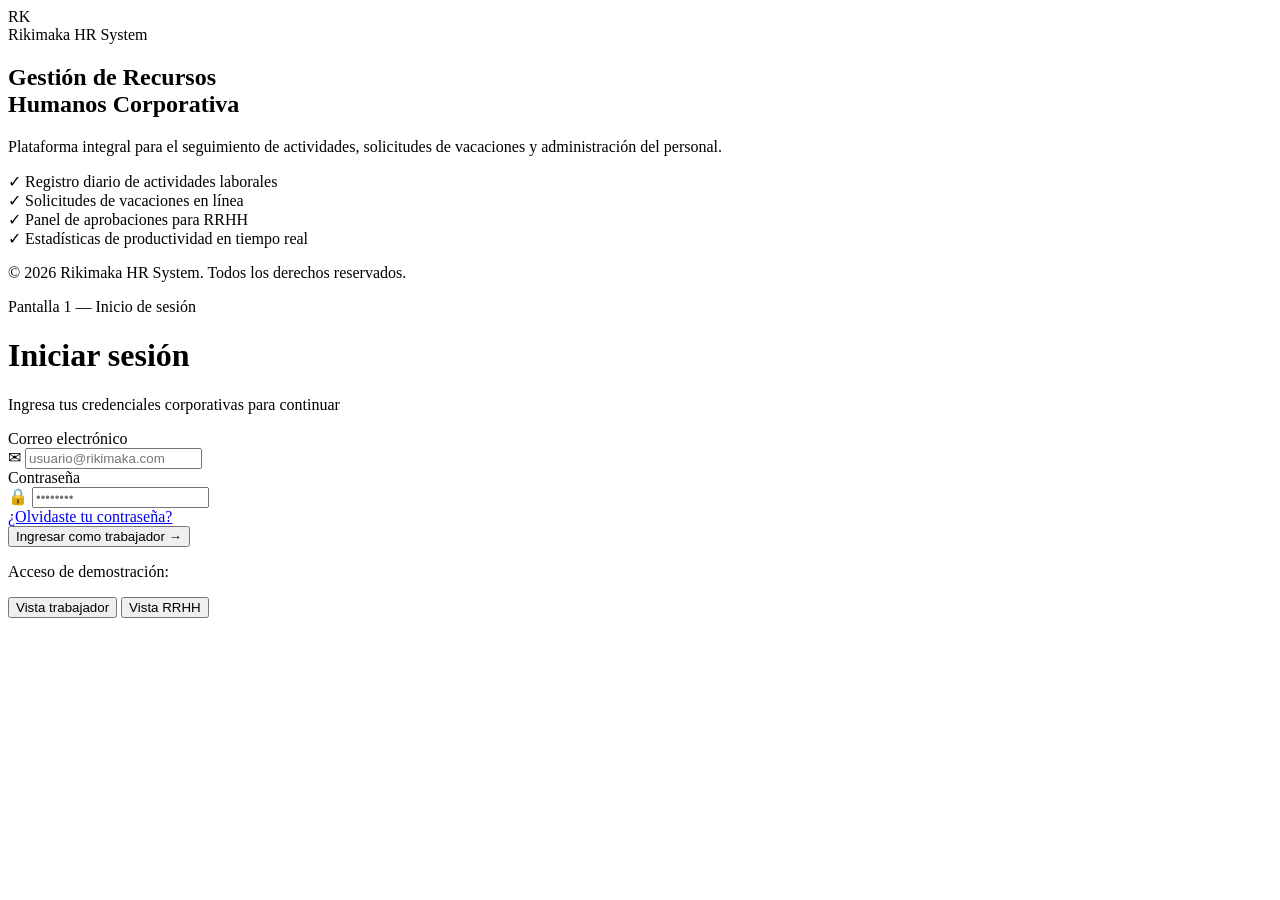
==== docs/proyecto-gestion-humana/src/index.html @ f2155cc7 "Add files via upload" ====
<!DOCTYPE html>
<html lang="es">
<head>
  <meta charset="UTF-8">
  <meta name="viewport" content="width=device-width, initial-scale=1.0">
  <title>Login - Rikimaka HR System</title>
  <link rel="stylesheet" href="./css/styles1.css">
</head>
<body>
  <div class="login-page">
    <div class="login-left">
      <div class="brand-row">
        <div class="brand-logo">RK</div>
        <span class="brand-text">Rikimaka HR System</span>
      </div>

      <div class="login-hero">
        <h2>Gestión de Recursos<br>Humanos Corporativa</h2>
        <p>
          Plataforma integral para el seguimiento de actividades, solicitudes
          de vacaciones y administración del personal.
        </p>

        <div class="feature-list">
          <div class="feature-item"><span class="feature-check">✓</span> Registro diario de actividades laborales</div>
          <div class="feature-item"><span class="feature-check">✓</span> Solicitudes de vacaciones en línea</div>
          <div class="feature-item"><span class="feature-check">✓</span> Panel de aprobaciones para RRHH</div>
          <div class="feature-item"><span class="feature-check">✓</span> Estadísticas de productividad en tiempo real</div>
        </div>
      </div>

      <p class="login-footer">© 2026 Rikimaka HR System. Todos los derechos reservados.</p>
    </div>

    <div class="login-right">
      <div class="login-card-wrap">
        <p class="screen-label">Pantalla 1 — Inicio de sesión</p>

        <div class="card login-card">
          <h1>Iniciar sesión</h1>
          <p class="subtext">Ingresa tus credenciales corporativas para continuar</p>

          <div class="form-grid">
            <div class="field">
              <label>Correo electrónico</label>
              <div class="input-icon">
                <span>✉</span>
                <input type="email" placeholder="usuario@rikimaka.com">
              </div>
            </div>

            <div class="field">
              <label>Contraseña</label>
              <div class="input-icon">
                <span>🔒</span>
                <input type="password" placeholder="••••••••">
              </div>
            </div>

            <div class="forgot">
              <a href="#">¿Olvidaste tu contraseña?</a>
            </div>
          </div>

          <div class="login-actions">
            <a href="dashboard.html">
              <button class="btn btn-primary btn-full">Ingresar como trabajador →</button>
            </a>
          </div>

          <div class="demo-access">
            <p>Acceso de demostración:</p>
            <div class="demo-links">
              <a href="dashboard.html"><button class="btn btn-secondary">Vista trabajador</button></a>
              <a href="rrhh.html"><button class="btn btn-secondary">Vista RRHH</button></a>
            </div>
          </div>
        </div>
      </div>
    </div>
  </div>
</body>
</html>
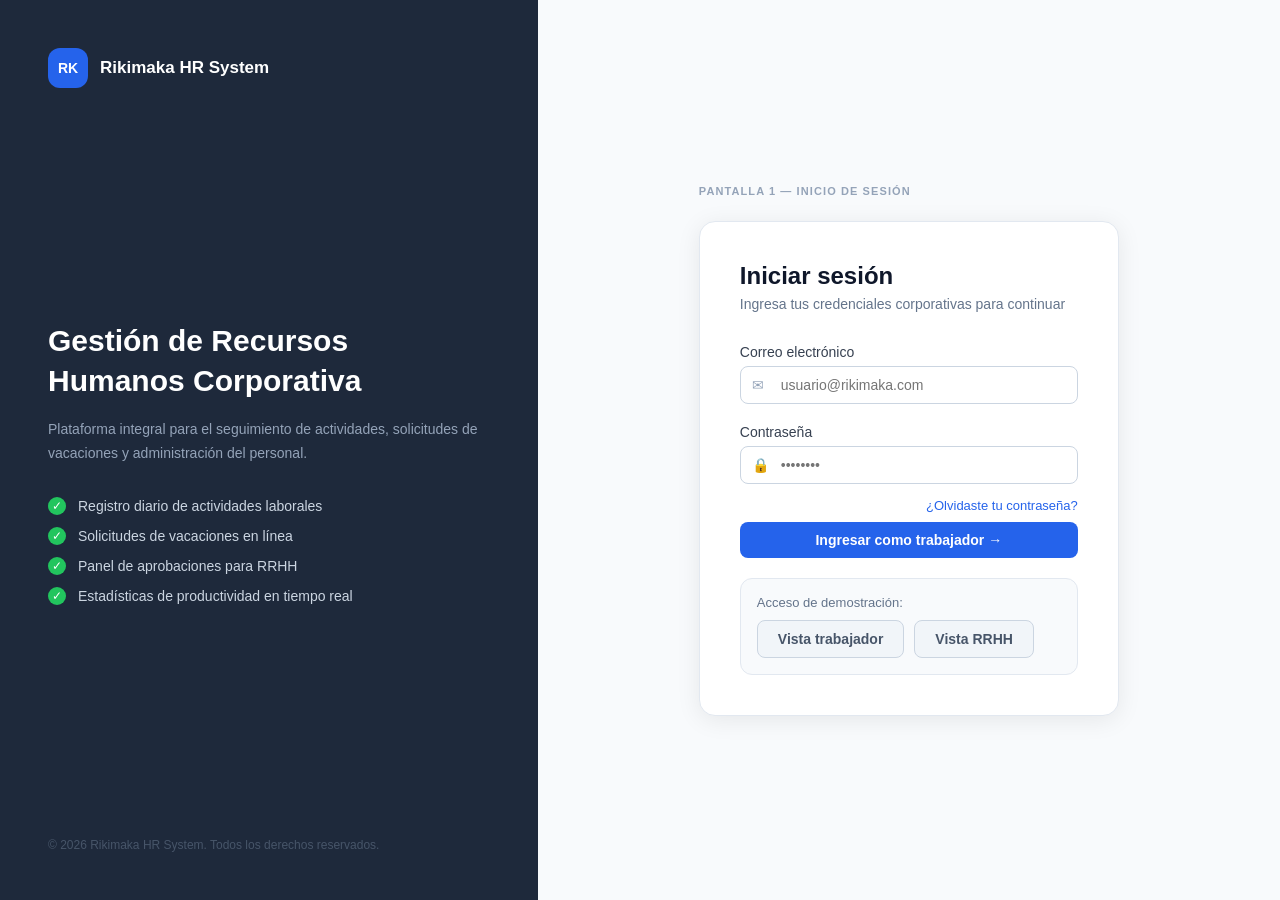
==== commit b758dc97: "Arreglos funcionales" ====
--- a/docs/proyecto-gestion-humana/src/index.html
+++ b/docs/proyecto-gestion-humana/src/index.html
@@ -4,7 +4,7 @@
   <meta charset="UTF-8">
   <meta name="viewport" content="width=device-width, initial-scale=1.0">
   <title>Login - Rikimaka HR System</title>
-  <link rel="stylesheet" href="./css/styles1.css">
+  <link rel="stylesheet" href="../css/css/styles1.css">
 </head>
 <body>
   <div class="login-page">
@@ -34,50 +34,50 @@
 
     <div class="login-right">
       <div class="login-card-wrap">
-        <p class="screen-label">Pantalla 1 — Inicio de sesión</p>
+  <p class="screen-label">Pantalla 1 — Inicio de sesión</p>
+  <div class="card login-card">
+    <h1>Iniciar sesión</h1>
+    <p class="subtext">Ingresa tus credenciales corporativas para continuar</p>
 
-        <div class="card login-card">
-          <h1>Iniciar sesión</h1>
-          <p class="subtext">Ingresa tus credenciales corporativas para continuar</p>
+    <div class="form-grid">
+      <div class="field">
+        <label>Correo electrónico</label>
+        <div class="input-icon">
+          <span>✉</span>
+          <input type="email" id="loginEmail" placeholder="usuario@rikimaka.com">
+        </div>
+      </div>
 
-          <div class="form-grid">
-            <div class="field">
-              <label>Correo electrónico</label>
-              <div class="input-icon">
-                <span>✉</span>
-                <input type="email" placeholder="usuario@rikimaka.com">
-              </div>
-            </div>
+      <div class="field">
+        <label>Contraseña</label>
+        <div class="input-icon">
+          <span>🔒</span>
+          <input type="password" id="loginPassword" placeholder="••••••••">
+        </div>
+      </div>
 
-            <div class="field">
-              <label>Contraseña</label>
-              <div class="input-icon">
-                <span>🔒</span>
-                <input type="password" placeholder="••••••••">
-              </div>
-            </div>
+      <div class="forgot">
+        <a href="#">¿Olvidaste tu contraseña?</a>
+      </div>
+    </div>
 
-            <div class="forgot">
-              <a href="#">¿Olvidaste tu contraseña?</a>
-            </div>
-          </div>
+    <div id="loginMessage" class="info-box" style="display:none; margin-bottom:16px;"></div>
 
-          <div class="login-actions">
-            <a href="dashboard.html">
-              <button class="btn btn-primary btn-full">Ingresar como trabajador →</button>
-            </a>
-          </div>
+    <div class="login-actions">
+      <button id="loginBtn" class="btn btn-primary btn-full">Ingresar como trabajador →</button>
+    </div>
 
-          <div class="demo-access">
-            <p>Acceso de demostración:</p>
-            <div class="demo-links">
-              <a href="dashboard.html"><button class="btn btn-secondary">Vista trabajador</button></a>
-              <a href="rrhh.html"><button class="btn btn-secondary">Vista RRHH</button></a>
-            </div>
-          </div>
-        </div>
+    <div class="demo-access">
+      <p>Acceso de demostración:</p>
+      <div class="demo-links">
+        <a href="dashboard.html"><button class="btn btn-secondary" type="button">Vista trabajador</button></a>
+        <a href="rrhh.html"><button class="btn btn-secondary" type="button">Vista RRHH</button></a>
       </div>
     </div>
   </div>
+</div>
+    </div>
+  </div>
+  <script src="../js/app.js"></script>
 </body>
 </html>
--- a/docs/proyecto-gestion-humana/css/css/styles1.css
+++ b/docs/proyecto-gestion-humana/css/css/styles1.css
@@ -0,0 +1,1061 @@
+:root {
+  --primary: #2563EB;
+  --primary-hover: #1D4ED8;
+  --sidebar: #1E293B;
+  --sidebar-hover: #334155;
+  --background: #F8FAFC;
+  --card: #FFFFFF;
+  --text: #0F172A;
+  --muted: #64748B;
+  --muted-2: #94A3B8;
+  --border: #E2E8F0;
+  --soft-blue: #EFF6FF;
+  --soft-green: #F0FDF4;
+  --soft-yellow: #FFFBEB;
+  --success: #22C55E;
+  --warning: #F59E0B;
+  --danger: #EF4444;
+}
+
+* {
+  margin: 0;
+  padding: 0;
+  box-sizing: border-box;
+  font-family: Inter, Arial, sans-serif;
+}
+
+body {
+  background: var(--background);
+  color: var(--text);
+}
+
+a {
+  text-decoration: none;
+}
+
+button {
+  font-family: inherit;
+}
+
+.page {
+  min-height: 100vh;
+}
+
+/* LOGIN */
+.login-page {
+  min-height: 100vh;
+  display: flex;
+  background: var(--background);
+}
+
+.login-left {
+  width: 42%;
+  background: var(--sidebar);
+  padding: 48px;
+  display: flex;
+  flex-direction: column;
+  justify-content: space-between;
+}
+
+.brand-row {
+  display: flex;
+  align-items: center;
+  gap: 12px;
+}
+
+.brand-logo {
+  width: 40px;
+  height: 40px;
+  border-radius: 12px;
+  background: var(--primary);
+  color: #fff;
+  display: flex;
+  align-items: center;
+  justify-content: center;
+  font-weight: 700;
+  font-size: 14px;
+}
+
+.brand-text {
+  color: #fff;
+  font-weight: 700;
+  font-size: 17px;
+}
+
+.login-hero h2 {
+  color: #fff;
+  font-size: 30px;
+  line-height: 1.35;
+  margin-bottom: 16px;
+}
+
+.login-hero p {
+  color: var(--muted-2);
+  font-size: 14px;
+  line-height: 1.7;
+  margin-bottom: 32px;
+}
+
+.feature-list {
+  display: flex;
+  flex-direction: column;
+  gap: 12px;
+}
+
+.feature-item {
+  display: flex;
+  align-items: center;
+  gap: 12px;
+  color: #CBD5E1;
+  font-size: 14px;
+}
+
+.feature-check {
+  width: 18px;
+  height: 18px;
+  border-radius: 50%;
+  background: var(--success);
+  color: white;
+  font-size: 12px;
+  display: flex;
+  align-items: center;
+  justify-content: center;
+  flex-shrink: 0;
+}
+
+.login-footer {
+  color: #475569;
+  font-size: 12px;
+}
+
+.login-right {
+  flex: 1;
+  display: flex;
+  align-items: center;
+  justify-content: center;
+  padding: 48px;
+}
+
+.login-card-wrap {
+  width: 100%;
+  max-width: 420px;
+}
+
+.screen-label {
+  font-size: 11px;
+  font-weight: 700;
+  letter-spacing: 0.1em;
+  text-transform: uppercase;
+  color: var(--muted-2);
+  margin-bottom: 24px;
+}
+
+.card {
+  background: var(--card);
+  border: 1px solid var(--border);
+  border-radius: 16px;
+  box-shadow: 0 4px 24px rgba(0, 0, 0, 0.08);
+}
+
+.login-card {
+  padding: 40px;
+}
+
+.login-card h1 {
+  font-size: 24px;
+  margin-bottom: 6px;
+}
+
+.login-card .subtext {
+  color: var(--muted);
+  font-size: 14px;
+  margin-bottom: 32px;
+}
+
+.form-grid {
+  display: flex;
+  flex-direction: column;
+  gap: 20px;
+}
+
+.field {
+  display: flex;
+  flex-direction: column;
+  gap: 6px;
+}
+
+.field label {
+  font-size: 14px;
+  font-weight: 500;
+  color: #374151;
+}
+
+.input-icon {
+  position: relative;
+}
+
+.input-icon span {
+  position: absolute;
+  left: 12px;
+  top: 50%;
+  transform: translateY(-50%);
+  color: var(--muted-2);
+  font-size: 14px;
+}
+
+input,
+select,
+textarea {
+  width: 100%;
+  border: 1px solid #CBD5E1;
+  border-radius: 8px;
+  padding: 10px 14px;
+  font-size: 14px;
+  color: var(--text);
+  background: #fff;
+  outline: none;
+}
+
+.input-icon input {
+  padding-left: 40px;
+}
+
+textarea {
+  resize: none;
+}
+
+.forgot {
+  text-align: right;
+  margin-top: -8px;
+}
+
+.forgot a {
+  color: var(--primary);
+  font-size: 13px;
+  font-weight: 500;
+}
+
+.btn {
+  display: inline-flex;
+  align-items: center;
+  justify-content: center;
+  gap: 8px;
+  border: none;
+  border-radius: 8px;
+  padding: 10px 20px;
+  cursor: pointer;
+  font-size: 14px;
+  font-weight: 600;
+  transition: 0.15s ease;
+}
+
+.btn-primary {
+  background: var(--primary);
+  color: white;
+}
+
+.btn-primary:hover {
+  background: var(--primary-hover);
+}
+
+.btn-secondary {
+  background: #F1F5F9;
+  color: #475569;
+  border: 1px solid #CBD5E1;
+}
+
+.btn-success {
+  background: var(--success);
+  color: white;
+}
+
+.btn-danger {
+  background: var(--danger);
+  color: white;
+}
+
+.btn-full {
+  width: 100%;
+}
+
+.login-actions {
+  display: flex;
+  flex-direction: column;
+  gap: 14px;
+  margin-top: 8px;
+}
+
+.demo-access {
+  margin-top: 20px;
+  padding: 16px;
+  background: #F8FAFC;
+  border: 1px solid var(--border);
+  border-radius: 12px;
+}
+
+.demo-access p {
+  font-size: 13px;
+  color: var(--muted);
+  margin-bottom: 10px;
+}
+
+.demo-links {
+  display: flex;
+  gap: 10px;
+  flex-wrap: wrap;
+}
+
+/* APP LAYOUT */
+.app {
+  min-height: 100vh;
+  display: flex;
+  flex-direction: column;
+}
+
+.topbar {
+  height: 64px;
+  background: #FFFFFF;
+  border-bottom: 1px solid var(--border);
+  box-shadow: 0 1px 3px rgba(0,0,0,0.06);
+  display: flex;
+  align-items: center;
+  justify-content: space-between;
+  padding: 0 32px;
+  flex-shrink: 0;
+}
+
+.topbar-left {
+  display: flex;
+  align-items: center;
+  gap: 12px;
+}
+
+.topbar-title {
+  display: flex;
+  align-items: center;
+  gap: 8px;
+}
+
+.topbar-title strong {
+  font-size: 15px;
+}
+
+.role-pill {
+  font-size: 11px;
+  font-weight: 600;
+  padding: 2px 8px;
+  border-radius: 999px;
+  background: var(--soft-blue);
+  color: var(--primary);
+}
+
+.topbar-right {
+  display: flex;
+  align-items: center;
+  gap: 16px;
+}
+
+.user-info {
+  text-align: right;
+}
+
+.user-info p:first-child {
+  font-size: 14px;
+  font-weight: 600;
+}
+
+.user-info p:last-child {
+  font-size: 12px;
+  color: var(--muted);
+}
+
+.avatar {
+  width: 40px;
+  height: 40px;
+  border-radius: 50%;
+  background: var(--primary);
+  color: white;
+  display: flex;
+  align-items: center;
+  justify-content: center;
+  font-weight: 700;
+  font-size: 13px;
+}
+
+.logout-btn {
+  border: 1px solid var(--border);
+  background: transparent;
+  color: var(--muted);
+  padding: 8px 12px;
+  border-radius: 8px;
+}
+
+.main-layout {
+  display: flex;
+  flex: 1;
+}
+
+.sidebar {
+  width: 240px;
+  background: var(--sidebar);
+  min-height: calc(100vh - 64px);
+  display: flex;
+  flex-direction: column;
+}
+
+.sidebar-label {
+  padding: 24px 20px 8px;
+  font-size: 11px;
+  font-weight: 700;
+  letter-spacing: 0.1em;
+  text-transform: uppercase;
+  color: #475569;
+}
+
+.sidebar-nav {
+  display: flex;
+  flex-direction: column;
+  gap: 2px;
+  padding: 8px 12px;
+  flex: 1;
+}
+
+.sidebar-nav a {
+  display: flex;
+  align-items: center;
+  gap: 12px;
+  padding: 10px 12px;
+  border-radius: 8px;
+  color: #94A3B8;
+  font-size: 14px;
+}
+
+.sidebar-nav a:hover {
+  background: var(--sidebar-hover);
+}
+
+.sidebar-nav a.active {
+  background: var(--primary);
+  color: white;
+  font-weight: 600;
+}
+
+.sidebar-footer {
+  padding: 16px;
+  border-top: 1px solid #334155;
+}
+
+.sidebar-footer p {
+  font-size: 11px;
+  color: #475569;
+  margin-bottom: 8px;
+}
+
+.sidebar-footer a {
+  display: block;
+  text-align: center;
+  padding: 8px 12px;
+  border-radius: 8px;
+  font-size: 12px;
+  color: #94A3B8;
+  background: #334155;
+}
+
+.sidebar-footer a:hover {
+  background: #475569;
+}
+
+.content {
+  flex: 1;
+  padding: 32px;
+}
+
+.page-header {
+  margin-bottom: 32px;
+}
+
+.page-header .screen-label {
+  margin-bottom: 8px;
+}
+
+.page-header h1 {
+  font-size: 28px;
+  margin-bottom: 6px;
+}
+
+.page-header p {
+  color: var(--muted);
+  font-size: 14px;
+}
+
+.grid-3,
+.grid-4,
+.grid-2 {
+  display: grid;
+  gap: 24px;
+}
+
+.grid-3 {
+  grid-template-columns: repeat(3, 1fr);
+}
+
+.grid-4 {
+  grid-template-columns: repeat(4, 1fr);
+}
+
+.grid-2 {
+  grid-template-columns: 1fr 1fr;
+}
+
+.grid-main-sidebar {
+  display: grid;
+  grid-template-columns: 1fr 320px;
+  gap: 32px;
+  max-width: 1100px;
+}
+
+.metric-card {
+  padding: 24px;
+}
+
+.metric-head {
+  display: flex;
+  justify-content: space-between;
+  align-items: flex-start;
+  gap: 16px;
+}
+
+.metric-card .label {
+  font-size: 14px;
+  color: var(--muted);
+  margin-bottom: 8px;
+}
+
+.metric-card .value {
+  font-size: 32px;
+  font-weight: 700;
+  margin-bottom: 4px;
+}
+
+.metric-card .sub {
+  font-size: 12px;
+  color: var(--muted-2);
+}
+
+.metric-icon {
+  width: 44px;
+  height: 44px;
+  border-radius: 12px;
+  display: flex;
+  align-items: center;
+  justify-content: center;
+  font-size: 20px;
+  flex-shrink: 0;
+}
+
+.section-title {
+  font-size: 16px;
+  font-weight: 600;
+  margin-bottom: 16px;
+}
+
+.panel {
+  padding: 24px;
+}
+
+.progress-wrap {
+  margin-bottom: 32px;
+}
+
+.progress-top {
+  display: flex;
+  justify-content: space-between;
+  margin-bottom: 12px;
+}
+
+.progress-top p {
+  font-size: 14px;
+}
+
+.progress-top strong {
+  color: var(--primary);
+}
+
+.progress-bar {
+  width: 100%;
+  height: 12px;
+  border-radius: 999px;
+  background: var(--soft-blue);
+  overflow: hidden;
+}
+
+.progress-fill {
+  height: 100%;
+  border-radius: 999px;
+  background: var(--primary);
+}
+
+.progress-dates {
+  display: flex;
+  justify-content: space-between;
+  margin-top: 8px;
+  font-size: 12px;
+  color: var(--muted-2);
+}
+
+.quick-card {
+  border-radius: 12px;
+  padding: 24px;
+  text-align: left;
+  cursor: pointer;
+  background: #FFFFFF;
+  border: 2px solid var(--border);
+  box-shadow: 0 1px 3px rgba(0,0,0,0.06);
+  display: block;
+  color: var(--text);
+}
+
+.quick-card:hover {
+  box-shadow: 0 4px 20px rgba(37,99,235,0.12);
+  border-color: var(--primary);
+}
+
+.quick-icon {
+  width: 48px;
+  height: 48px;
+  border-radius: 12px;
+  display: flex;
+  align-items: center;
+  justify-content: center;
+  margin-bottom: 16px;
+  font-size: 22px;
+}
+
+.quick-card h3 {
+  font-size: 16px;
+  margin-bottom: 6px;
+}
+
+.quick-card p {
+  font-size: 14px;
+  color: var(--muted);
+  line-height: 1.5;
+  margin-bottom: 16px;
+}
+
+.quick-link {
+  font-size: 14px;
+  font-weight: 600;
+}
+
+.table-wrap {
+  border-radius: 10px;
+  overflow: hidden;
+  border: 1px solid var(--border);
+}
+
+table {
+  width: 100%;
+  border-collapse: collapse;
+  font-size: 14px;
+}
+
+thead tr {
+  background: #F8FAFC;
+  border-bottom: 1px solid var(--border);
+}
+
+th {
+  text-align: left;
+  padding: 12px 16px;
+  font-size: 11px;
+  font-weight: 700;
+  text-transform: uppercase;
+  letter-spacing: 0.05em;
+  color: var(--muted);
+}
+
+td {
+  padding: 12px 16px;
+  border-bottom: 1px solid #F1F5F9;
+}
+
+tbody tr:hover {
+  background: #F8FAFC;
+}
+
+.badge {
+  display: inline-block;
+  padding: 4px 10px;
+  border-radius: 999px;
+  font-size: 12px;
+  font-weight: 600;
+}
+
+.badge-pendiente {
+  background: #FEF3C7;
+  color: #B45309;
+}
+
+.badge-aprobado {
+  background: #DCFCE7;
+  color: #15803D;
+}
+
+.badge-rechazado {
+  background: #FEE2E2;
+  color: #B91C1C;
+}
+
+.badge-enprogreso {
+  background: #DBEAFE;
+  color: #1D4ED8;
+}
+
+.info-box {
+  padding: 12px 16px;
+  border-radius: 10px;
+  font-size: 14px;
+}
+
+.info-success {
+  background: var(--soft-green);
+  border: 1px solid #BBF7D0;
+  color: #15803D;
+}
+
+.info-muted {
+  background: #F8FAFC;
+  border: 1px solid var(--border);
+  color: var(--muted);
+}
+
+.form-actions {
+  display: flex;
+  gap: 12px;
+  padding-top: 16px;
+  border-top: 1px solid #F1F5F9;
+}
+
+.side-list {
+  display: flex;
+  flex-direction: column;
+  gap: 12px;
+}
+
+.side-row {
+  display: flex;
+  align-items: center;
+  gap: 12px;
+}
+
+.dot {
+  width: 8px;
+  height: 8px;
+  border-radius: 50%;
+  flex-shrink: 0;
+}
+
+.mini-progress {
+  margin-top: 10px;
+  height: 8px;
+  border-radius: 999px;
+  background: var(--soft-blue);
+  overflow: hidden;
+}
+
+.mini-progress div {
+  height: 100%;
+  background: var(--primary);
+}
+
+.instructions {
+  list-style: none;
+  display: flex;
+  flex-direction: column;
+  gap: 10px;
+}
+
+.instructions li {
+  display: flex;
+  align-items: flex-start;
+  gap: 10px;
+  font-size: 13px;
+  color: var(--muted);
+}
+
+.step-number {
+  width: 20px;
+  height: 20px;
+  border-radius: 50%;
+  background: var(--soft-blue);
+  color: var(--primary);
+  display: flex;
+  align-items: center;
+  justify-content: center;
+  font-size: 12px;
+  font-weight: 700;
+  flex-shrink: 0;
+}
+
+.calendar-box {
+  padding: 24px;
+}
+
+.calendar-header {
+  display: flex;
+  justify-content: space-between;
+  align-items: center;
+  margin-bottom: 18px;
+}
+
+.calendar-header h3 {
+  font-size: 16px;
+}
+
+.calendar-nav {
+  display: flex;
+  gap: 8px;
+}
+
+.calendar-nav button {
+  width: 34px;
+  height: 34px;
+  border-radius: 8px;
+  border: 1px solid var(--border);
+  background: white;
+  cursor: pointer;
+}
+
+.calendar-grid {
+  display: grid;
+  grid-template-columns: repeat(7, 1fr);
+  gap: 10px;
+}
+
+.day-head {
+  text-align: center;
+  font-size: 12px;
+  font-weight: 700;
+  color: var(--muted);
+  padding-bottom: 6px;
+}
+
+.day-cell,
+.day-empty {
+  aspect-ratio: 1 / 1;
+  border-radius: 12px;
+  display: flex;
+  align-items: center;
+  justify-content: center;
+  font-size: 14px;
+}
+
+.day-empty {
+  background: transparent;
+}
+
+.day-cell {
+  border: 1px solid var(--border);
+  background: white;
+}
+
+.day-weekend {
+  background: #F8FAFC;
+  color: #CBD5E1;
+}
+
+.day-selected {
+  background: var(--primary);
+  color: white;
+  border-color: var(--primary);
+}
+
+.legend {
+  display: flex;
+  gap: 16px;
+  margin-top: 18px;
+  flex-wrap: wrap;
+}
+
+.legend-item {
+  display: flex;
+  align-items: center;
+  gap: 8px;
+  font-size: 12px;
+  color: var(--muted);
+}
+
+.legend-box {
+  width: 14px;
+  height: 14px;
+  border-radius: 4px;
+  border: 1px solid var(--border);
+  background: white;
+}
+
+.legend-selected {
+  background: var(--primary);
+  border-color: var(--primary);
+}
+
+.legend-weekend {
+  background: #F8FAFC;
+}
+
+.person-row {
+  display: flex;
+  align-items: center;
+  gap: 12px;
+}
+
+.person-avatar {
+  width: 34px;
+  height: 34px;
+  border-radius: 50%;
+  background: var(--soft-blue);
+  color: var(--primary);
+  display: flex;
+  align-items: center;
+  justify-content: center;
+  font-weight: 700;
+  font-size: 12px;
+  flex-shrink: 0;
+}
+
+.request-card {
+  display: flex;
+  align-items: center;
+  justify-content: space-between;
+  padding: 14px 16px;
+  border-radius: 10px;
+  background: #F8FAFC;
+  border: 1px solid var(--border);
+}
+
+.request-left {
+  display: flex;
+  align-items: center;
+  gap: 12px;
+}
+
+.request-right {
+  display: flex;
+  align-items: center;
+  gap: 12px;
+}
+
+.feed-list {
+  display: flex;
+  flex-direction: column;
+  gap: 16px;
+}
+
+.feed-item {
+  display: flex;
+  gap: 12px;
+}
+
+.feed-item p {
+  font-size: 13px;
+  color: #374151;
+  line-height: 1.5;
+}
+
+.feed-item small {
+  color: var(--muted-2);
+  font-size: 11px;
+}
+
+.workload-list {
+  display: flex;
+  flex-direction: column;
+  gap: 10px;
+}
+
+.workload-row {
+  display: flex;
+  align-items: center;
+  gap: 10px;
+}
+
+.workload-row span:first-child {
+  width: 40px;
+  font-size: 12px;
+  color: var(--muted);
+  flex-shrink: 0;
+}
+
+.workload-track {
+  flex: 1;
+  height: 8px;
+  border-radius: 999px;
+  background: #F1F5F9;
+  overflow: hidden;
+}
+
+.workload-fill {
+  height: 100%;
+  border-radius: 999px;
+}
+
+.workload-row span:last-child {
+  width: 32px;
+  text-align: right;
+  font-size: 12px;
+  color: var(--muted-2);
+}
+
+.nav-flow {
+  margin-top: 32px;
+  padding: 14px 18px;
+  border-radius: 12px;
+  background: #FFFFFF;
+  border: 1px solid var(--border);
+  color: var(--muted);
+  font-size: 13px;
+}
+
+.nav-flow strong {
+  color: var(--text);
+}
+
+/* responsive */
+@media (max-width: 1100px) {
+  .grid-3,
+  .grid-4,
+  .grid-2,
+  .grid-main-sidebar {
+    grid-template-columns: 1fr;
+  }
+
+  .login-page {
+    flex-direction: column;
+  }
+
+  .login-left {
+    width: 100%;
+  }
+}
+
+@media (max-width: 860px) {
+  .main-layout {
+    flex-direction: column;
+  }
+
+  .sidebar {
+    width: 100%;
+    min-height: auto;
+  }
+
+  .content {
+    padding: 20px;
+  }
+
+  .topbar {
+    padding: 12px 20px;
+    height: auto;
+    flex-wrap: wrap;
+    gap: 12px;
+  }
+}
